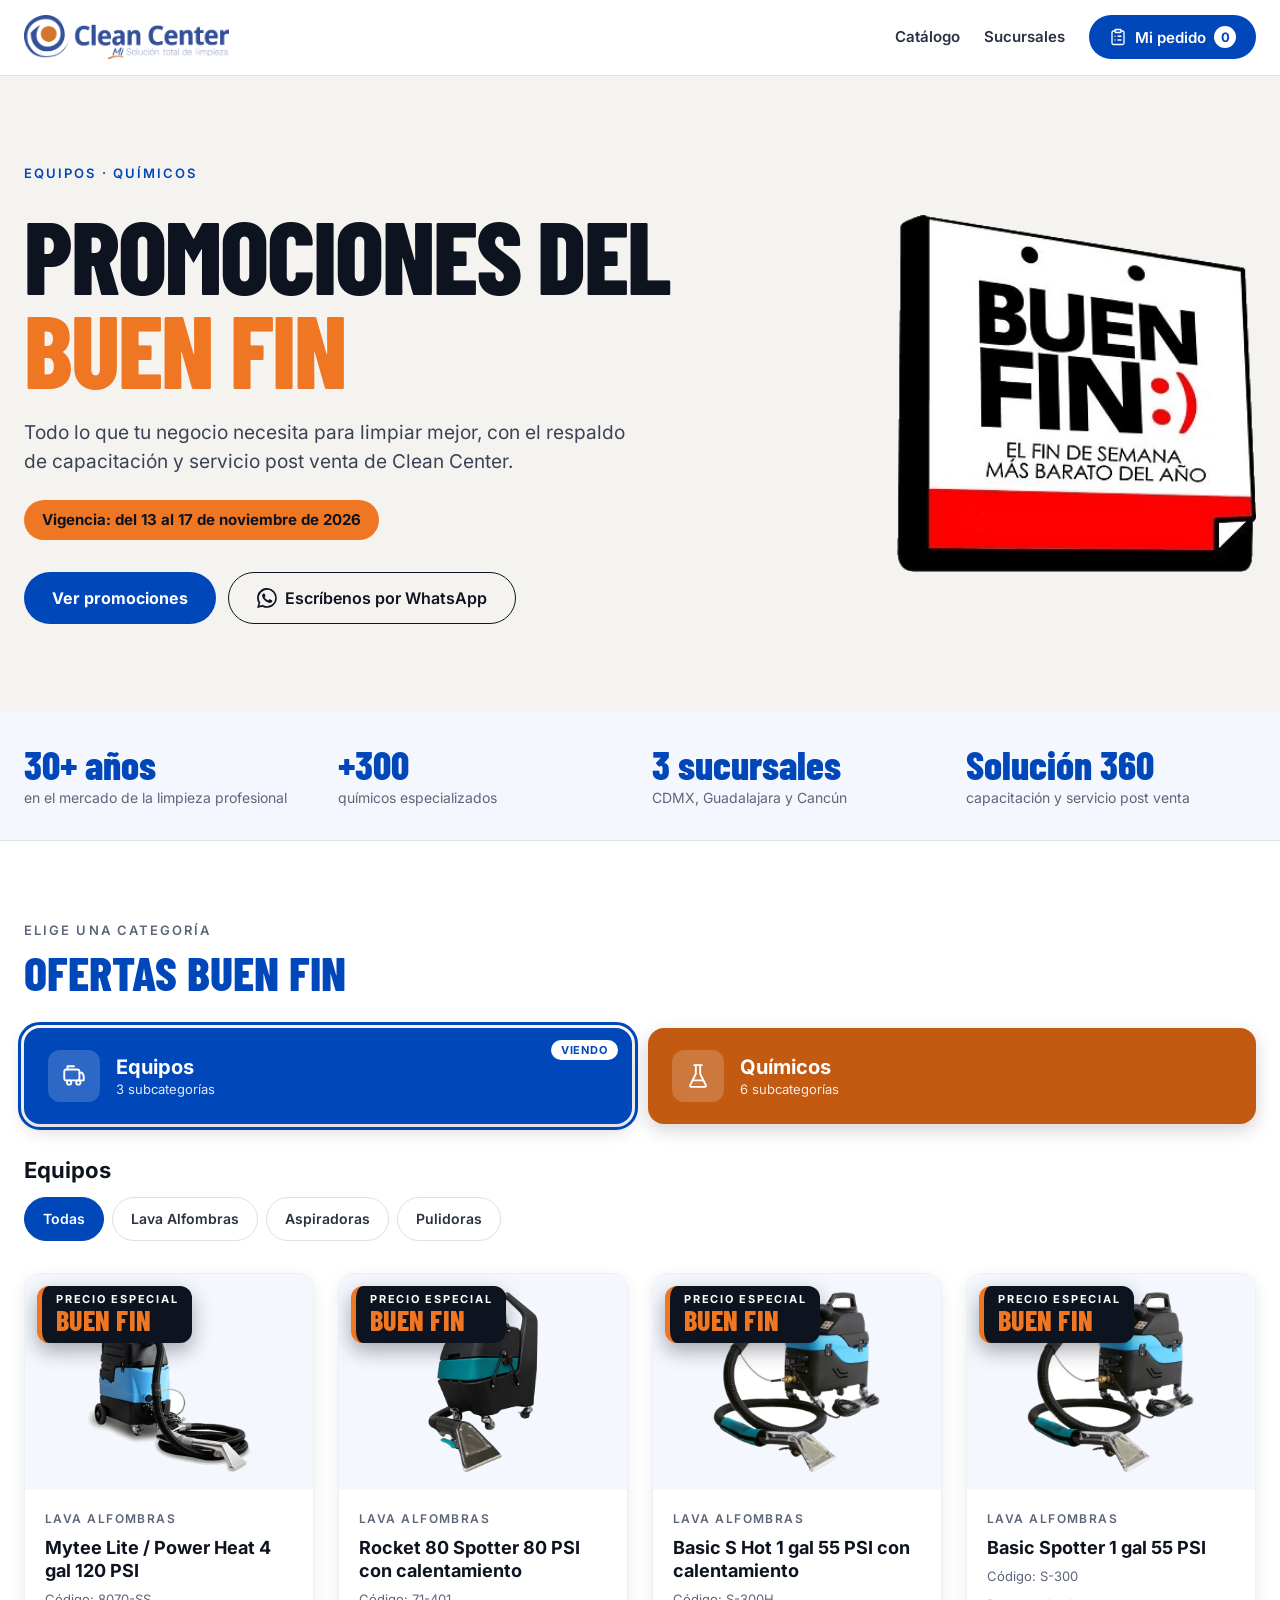
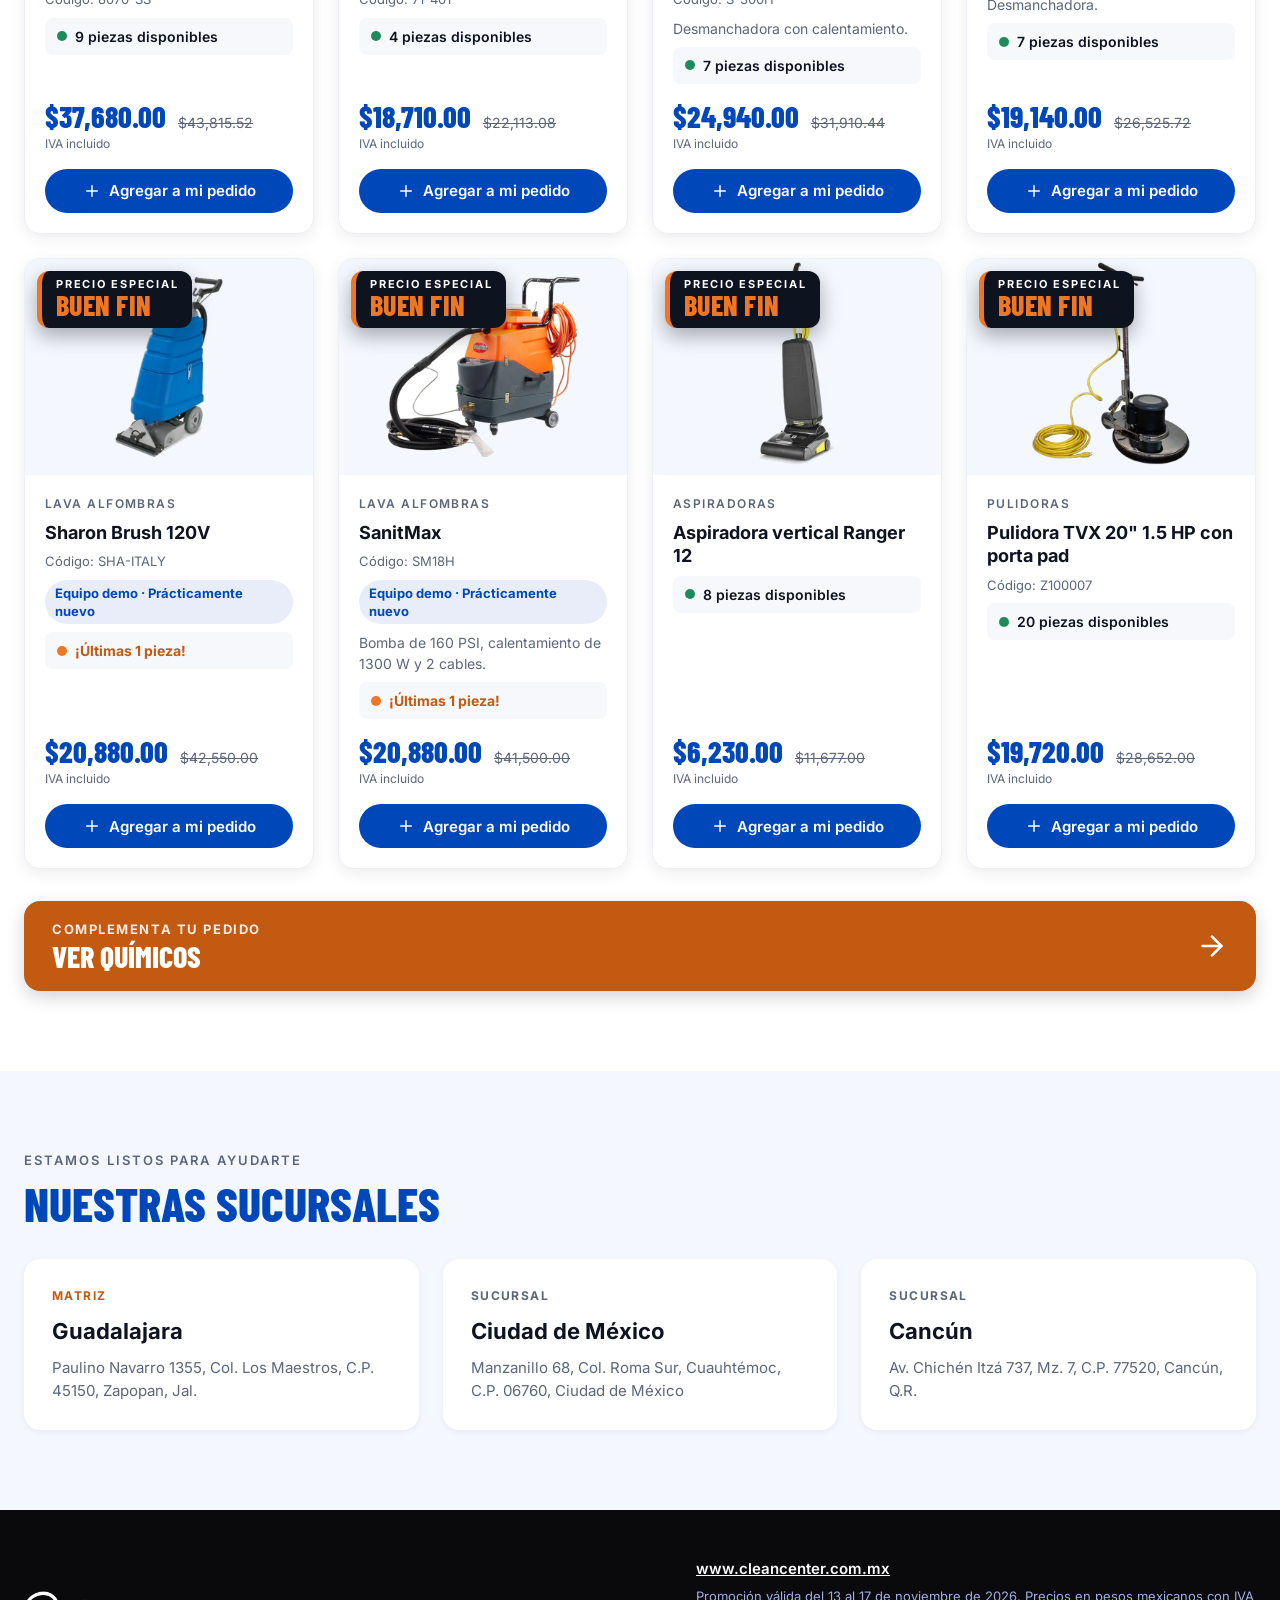
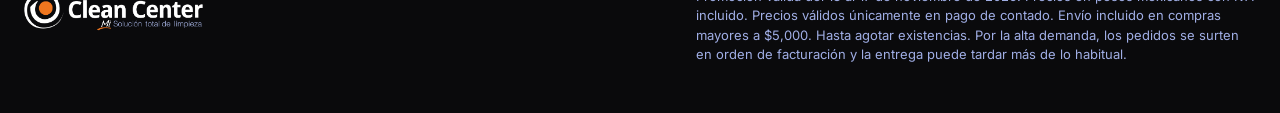
==== promo-buen-fin/index.html @ de550caa "Add files via upload" ====
<!doctype html>
<html lang="es">
<head>
<meta charset="utf-8">
<meta name="viewport" content="width=device-width, initial-scale=1, viewport-fit=cover">
<title>Promociones Buen Fin · Clean Center</title>
<meta name="description" content="Promociones del Buen Fin en equipos y químicos de limpieza profesional Clean Center. Del 13 al 17 de noviembre de 2026.">
<link rel="stylesheet" href="assets/promo-buen-fin.css?v=1">
<style>body{margin:0;background:#fff}</style>
</head>
<body>
<div id="ccbf-app"></div>
<script>
  window.CC_BF_CONFIG = {
    ENDPOINT: ''   // pega aquí la URL del Web App de Apps Script
  };
</script>
<script src="assets/promo-buen-fin.js?v=1"></script>
</body>
</html>
---- promo-buen-fin/assets/promo-buen-fin.css ----
/* ============================================================
   Promociones Buen Fin · Clean Center
   Todo el CSS vive dentro de #ccbf para que Webflow no lo pise
   (y para que este CSS no toque el resto del sitio).
   ============================================================ */
@font-face{font-family:'CCBF Barlow Condensed';src:url('../fonts/barlow-condensed-latin-700-normal.woff2') format('woff2');font-weight:700;font-style:normal;font-display:swap}
@font-face{font-family:'CCBF Barlow Condensed';src:url('../fonts/barlow-condensed-latin-800-normal.woff2') format('woff2');font-weight:800;font-style:normal;font-display:swap}
@font-face{font-family:'CCBF Inter';src:url('../fonts/inter-latin-400-normal.woff2') format('woff2');font-weight:400;font-style:normal;font-display:swap}
@font-face{font-family:'CCBF Inter';src:url('../fonts/inter-latin-500-normal.woff2') format('woff2');font-weight:500;font-style:normal;font-display:swap}
@font-face{font-family:'CCBF Inter';src:url('../fonts/inter-latin-600-normal.woff2') format('woff2');font-weight:600;font-style:normal;font-display:swap}
@font-face{font-family:'CCBF Inter';src:url('../fonts/inter-latin-700-normal.woff2') format('woff2');font-weight:700;font-style:normal;font-display:swap}
#ccbf{--blue:#0047ba;--blue-700:#003a99;--blue-50:#e8edf9;--blue-10:#f4f7fd;--orange:#ef7622;--orange-700:#c25a11;--orange-100:#fce0cb;--orange-50:#fef3e8;--ink:#0e1320;--ink-2:#2a3142;--ink-3:#5c667a;--line:#dce0ea;--line-2:#eceff5;--cream:#f5f3ef;--green:#1f8a5b;--cond:'CCBF Barlow Condensed','Barlow Condensed','Helvetica Neue Condensed','Arial Narrow',sans-serif;
  font-family:'CCBF Inter',Inter,'Helvetica Neue',Helvetica,Arial,system-ui,sans-serif;color:var(--ink);background:#fff;font-size:16px;line-height:1.5;text-align:left;-webkit-font-smoothing:antialiased;-webkit-text-size-adjust:100%;overflow-x:clip}
#ccbf *,#ccbf *::before,#ccbf *::after{box-sizing:border-box}
#ccbf h1,#ccbf h2,#ccbf h3,#ccbf h4,#ccbf p{margin:0;padding:0;text-align:inherit;letter-spacing:normal;font-family:inherit;color:inherit;line-height:inherit;text-transform:none;font-weight:inherit;font-size:inherit}
#ccbf img{max-width:100%;border:0;vertical-align:middle}
#ccbf label{margin:0;font-weight:inherit}
#ccbf section,#ccbf header,#ccbf footer,#ccbf nav,#ccbf aside,#ccbf article{margin:0;padding:0}
#ccbf h1 br{display:inline}
#ccbf button,#ccbf input,#ccbf select{font-family:inherit;margin:0}
#ccbf a{color:inherit;text-decoration:none}
#ccbf svg{display:block;flex-shrink:0}
#ccbf [hidden]{display:none!important}
#ccbf .ccbf-wrap{max-width:1280px;margin:0 auto;padding-left:24px;padding-right:24px}
#ccbf .ccbf-cond{font-family:var(--cond);font-weight:800;line-height:1}
#ccbf .ccbf-eyebrow{font-size:13px;font-weight:600;letter-spacing:.16em;text-transform:uppercase;color:var(--ink-3)}
#ccbf .ccbf-h2{font-family:var(--cond);font-weight:800;font-size:48px;line-height:1;text-transform:uppercase;color:var(--blue)}
#ccbf :focus-visible{outline:3px solid var(--orange);outline-offset:2px}

/* Botones */
#ccbf .ccbf-btn{display:inline-flex;align-items:center;justify-content:center;gap:8px;min-height:52px;padding:0 28px;border-radius:999px;border:0;font-size:16px;font-weight:700;cursor:pointer;text-decoration:none;transition:background .15s,transform .1s}
#ccbf .ccbf-btn:active{transform:scale(.98)}
#ccbf .ccbf-btn--blue{background:var(--blue);color:#fff}
#ccbf .ccbf-btn--blue:hover{background:var(--blue-700);color:#fff}
#ccbf .ccbf-btn--ghost{background:transparent;color:var(--ink);border:1.5px solid var(--ink);font-weight:600}
#ccbf .ccbf-btn--ghost:hover{background:var(--ink);color:#fff}

/* Header */
#ccbf .ccbf-header{background:#fff;border-bottom:1px solid var(--line);position:sticky;top:0;z-index:30}
#ccbf .ccbf-header .ccbf-wrap{display:flex;align-items:center;justify-content:space-between;gap:16px;padding-top:14px;padding-bottom:14px}
#ccbf .ccbf-logo{height:44px;width:auto;display:block}
#ccbf .ccbf-nav{display:flex;align-items:center;gap:24px}
#ccbf .ccbf-nav a{font-size:15px;font-weight:600;color:var(--ink-2);padding:12px 0}
#ccbf .ccbf-nav a:hover{color:var(--blue)}
#ccbf .ccbf-cartbtn{display:inline-flex;align-items:center;gap:8px;min-height:44px;padding:0 20px;border-radius:999px;border:0;background:var(--blue);color:#fff;font-size:15px;font-weight:600;cursor:pointer;white-space:nowrap}
#ccbf .ccbf-cartbtn b{display:inline-flex;align-items:center;justify-content:center;min-width:22px;height:22px;padding:0 6px;border-radius:999px;background:#fff;color:var(--blue);font-size:13px;font-weight:800}

/* Hero */
#ccbf .ccbf-hero{background:var(--cream)}
#ccbf .ccbf-hero .ccbf-wrap{display:flex;flex-wrap:wrap;align-items:center;justify-content:space-between;gap:48px;padding-top:88px;padding-bottom:88px}
#ccbf .ccbf-hero__txt{flex:1 1 520px;min-width:0;display:flex;flex-direction:column;gap:24px}
#ccbf .ccbf-hero__eyebrow{color:var(--blue)}
#ccbf .ccbf-h1{font-family:var(--cond);font-weight:800;font-size:clamp(46px,8vw,104px);line-height:.92;letter-spacing:-.02em;text-transform:uppercase;max-width:760px;color:var(--ink)}
#ccbf .ccbf-h1 span{color:var(--orange)}
#ccbf .ccbf-hero__lead{font-size:19px;line-height:1.5;color:#3a4256;max-width:620px}
#ccbf .ccbf-pill{display:inline-flex;align-self:flex-start;align-items:center;gap:10px;padding:10px 18px;border-radius:999px;background:var(--orange);color:var(--ink);font-size:15px;font-weight:700;line-height:1.3}
#ccbf .ccbf-hero__ctas{display:flex;flex-wrap:wrap;gap:12px;margin-top:8px}
#ccbf .ccbf-hero__img{flex:0 1 360px;display:flex;justify-content:center}
#ccbf .ccbf-hero__img img{width:100%;max-width:360px;height:auto;display:block}

/* Respaldo */
#ccbf .ccbf-stats{background:var(--blue-10);border-bottom:1px solid var(--line)}
#ccbf .ccbf-stats .ccbf-wrap{display:grid;grid-template-columns:repeat(auto-fit,minmax(200px,1fr));gap:24px;padding-top:32px;padding-bottom:32px}
#ccbf .ccbf-stat{display:flex;flex-direction:column;gap:4px}
#ccbf .ccbf-stat strong{font-family:var(--cond);font-weight:800;font-size:40px;line-height:1;color:var(--blue)}
#ccbf .ccbf-stat span{font-size:14px;color:var(--ink-3);line-height:1.4}

/* Catálogo */
#ccbf .ccbf-cat{padding-top:80px;padding-bottom:80px;display:flex;flex-direction:column;gap:32px;scroll-margin-top:80px}
#ccbf .ccbf-head{display:flex;flex-direction:column;gap:8px}
#ccbf .ccbf-cats{display:grid;grid-template-columns:repeat(auto-fit,minmax(220px,1fr));gap:16px}
#ccbf .ccbf-catbtn{position:relative;display:flex;align-items:center;gap:16px;min-height:96px;padding:20px 24px;border-radius:16px;border:0;color:#fff;text-align:left;cursor:pointer;box-shadow:0 6px 18px rgba(14,19,32,.18);transition:transform .15s}
#ccbf .ccbf-catbtn:hover{transform:translateY(-1px)}
#ccbf .ccbf-catbtn--eq{background:var(--blue)}
#ccbf .ccbf-catbtn--qu{background:var(--orange-700)}
#ccbf .ccbf-catbtn[aria-pressed="true"]::after{content:"";position:absolute;inset:-6px;border-radius:22px;border:3px solid currentColor;pointer-events:none}
#ccbf .ccbf-catbtn--eq[aria-pressed="true"]::after{border-color:var(--blue)}
#ccbf .ccbf-catbtn--qu[aria-pressed="true"]::after{border-color:var(--orange-700)}
#ccbf .ccbf-catbtn__ico{display:inline-flex;align-items:center;justify-content:center;width:52px;height:52px;border-radius:12px;background:rgba(255,255,255,.18);flex-shrink:0}
#ccbf .ccbf-catbtn__txt{display:flex;flex-direction:column;gap:2px;min-width:0}
#ccbf .ccbf-catbtn__txt b{font-size:20px;font-weight:800;line-height:1.2}
#ccbf .ccbf-catbtn__txt small{font-size:13px;color:rgba(255,255,255,.88)}
#ccbf .ccbf-viendo{position:absolute;top:12px;right:14px;padding:3px 10px;border-radius:999px;background:#fff;font-size:11px;font-weight:800;letter-spacing:.08em;text-transform:uppercase;display:none}
#ccbf .ccbf-catbtn--eq .ccbf-viendo{color:var(--blue)}
#ccbf .ccbf-catbtn--qu .ccbf-viendo{color:var(--orange-700)}
#ccbf .ccbf-catbtn[aria-pressed="true"] .ccbf-viendo{display:inline-block}

#ccbf .ccbf-subs-wrap{display:flex;flex-direction:column;gap:12px}
#ccbf .ccbf-h3{font-size:22px;font-weight:700;color:var(--ink);line-height:1.3}
#ccbf .ccbf-subs{display:flex;flex-wrap:wrap;gap:8px}
#ccbf .ccbf-chip{min-height:44px;padding:0 18px;border-radius:999px;border:1.5px solid var(--line);background:#fff;color:var(--ink-2);font-size:14px;font-weight:600;cursor:pointer;white-space:nowrap;flex-shrink:0}
#ccbf .ccbf-chip:hover{border-color:var(--blue)}
#ccbf .ccbf-chip[aria-pressed="true"]{border-color:var(--blue);background:var(--blue);color:#fff}

/* Volumen */
#ccbf .ccbf-vol{display:flex;flex-direction:column;gap:16px;padding:24px;border-radius:16px;background:var(--orange-50);border:1px solid var(--orange-100)}
#ccbf .ccbf-vol__eyebrow{font-size:13px;font-weight:700;letter-spacing:.16em;text-transform:uppercase;color:var(--ink-2)}
#ccbf .ccbf-vol__title{font-size:22px;font-weight:700;color:var(--ink);line-height:1.3}
#ccbf .ccbf-vol__lead{font-size:15px;line-height:1.5;color:var(--ink-2)}
#ccbf .ccbf-tiers{display:grid;grid-template-columns:repeat(auto-fit,minmax(150px,1fr));gap:12px}
#ccbf .ccbf-tier{display:flex;flex-direction:column;gap:4px;padding:14px 16px;border-radius:12px;background:#fff;border:1px solid var(--orange-100);color:var(--ink)}
#ccbf .ccbf-tier span{font-size:13px;font-weight:600;color:var(--ink-2)}
#ccbf .ccbf-tier strong{font-family:var(--cond);font-weight:800;font-size:28px;line-height:1;color:var(--blue)}
#ccbf .ccbf-tier.is-on{background:var(--blue);border-color:var(--blue)}
#ccbf .ccbf-tier.is-on span,#ccbf .ccbf-tier.is-on strong{color:#fff}
#ccbf .ccbf-vol__txt{font-size:15px;font-weight:600;color:var(--ink)}

/* Productos */
#ccbf .ccbf-grid{display:grid;grid-template-columns:repeat(auto-fill,minmax(260px,1fr));gap:24px}
#ccbf .ccbf-card{display:flex;flex-direction:column;border-radius:16px;background:#fff;border:1px solid var(--line-2);box-shadow:0 4px 16px rgba(14,19,32,.08);overflow:hidden}
#ccbf .ccbf-card__media{position:relative;aspect-ratio:4/3;background:var(--blue-10);display:flex;align-items:center;justify-content:center}
#ccbf .ccbf-card__media img{width:100%;height:100%;object-fit:contain;display:block}
#ccbf .ccbf-badge-promo{position:absolute;top:12px;left:12px;padding:4px 12px;border-radius:999px;background:var(--orange);color:var(--ink);font-size:12px;font-weight:700;letter-spacing:.08em;text-transform:uppercase}
#ccbf .ccbf-badge-bf{position:absolute;top:12px;left:12px;display:flex;flex-direction:column;align-items:flex-start;gap:2px;padding:8px 14px 10px;border-radius:12px;background:var(--ink);color:#fff;box-shadow:0 8px 20px rgba(14,19,32,.35);border-left:5px solid var(--orange)}
#ccbf .ccbf-badge-bf small{font-size:11px;font-weight:800;letter-spacing:.16em;text-transform:uppercase;line-height:1}
#ccbf .ccbf-badge-bf strong{font-family:var(--cond);font-weight:800;font-size:28px;line-height:.95;letter-spacing:.01em;text-transform:uppercase;color:var(--orange)}
#ccbf .ccbf-badge-off{position:absolute;top:12px;right:12px;display:flex;flex-direction:column;align-items:center;gap:2px;padding:10px 14px 12px;border-radius:14px;background:var(--ink);color:#fff;box-shadow:0 8px 20px rgba(14,19,32,.35);text-align:center;border-bottom:4px solid var(--orange)}
#ccbf .ccbf-badge-off small{font-size:11px;font-weight:800;letter-spacing:.18em;text-transform:uppercase;line-height:1}
#ccbf .ccbf-badge-off strong{font-family:var(--cond);font-weight:800;font-size:46px;line-height:.9;color:var(--orange)}
#ccbf .ccbf-badge-off em{font-style:normal;font-size:10px;font-weight:700;letter-spacing:.04em;line-height:1.2;max-width:92px}
#ccbf .ccbf-card__body{display:flex;flex-direction:column;gap:8px;padding:20px;flex-grow:1}
#ccbf .ccbf-card__sub{font-size:12px;font-weight:600;letter-spacing:.12em;text-transform:uppercase;color:var(--ink-3)}
#ccbf .ccbf-card__name{font-size:18px;font-weight:700;color:var(--ink);line-height:1.3}
#ccbf .ccbf-card__code{font-size:13px;color:var(--ink-3)}
#ccbf .ccbf-tag{display:inline-flex;align-self:flex-start;padding:4px 10px;border-radius:999px;font-size:13px;font-weight:700;line-height:1.4}
#ccbf .ccbf-tag--demo{background:var(--blue-50);color:var(--blue)}
#ccbf .ccbf-tag--vol{background:var(--orange-50);color:var(--ink);font-weight:600}
#ccbf .ccbf-card__desc{font-size:14px;line-height:1.5;color:var(--ink-3)}
#ccbf .ccbf-stock{display:flex;align-items:center;gap:8px;padding:8px 12px;border-radius:8px;background:#f6f8fc;font-size:14px;font-weight:600;color:var(--ink)}
#ccbf .ccbf-stock i{width:10px;height:10px;border-radius:999px;background:var(--green);flex-shrink:0}
#ccbf .ccbf-stock.is-low{color:var(--orange-700);font-weight:700}
#ccbf .ccbf-stock.is-low i{background:var(--orange)}
#ccbf .ccbf-stock.is-out{color:var(--ink-3)}
#ccbf .ccbf-stock.is-out i{background:#8a93a6}
#ccbf .ccbf-price{display:flex;flex-direction:column;gap:2px;margin-top:auto;padding-top:8px}
#ccbf .ccbf-price__row{display:flex;align-items:baseline;flex-wrap:wrap;gap:4px 12px}
#ccbf .ccbf-price__now{font-family:var(--cond);font-weight:800;font-size:30px;line-height:1.1;color:var(--blue)}
#ccbf .ccbf-price__old{font-size:14px;color:var(--ink-3);text-decoration:line-through}
#ccbf .ccbf-price__iva{font-size:12px;color:var(--ink-3)}
#ccbf .ccbf-price__save{display:inline-flex;align-self:flex-start;margin-top:6px;padding:4px 10px;border-radius:6px;background:var(--orange);color:var(--ink);font-size:13px;font-weight:800}
#ccbf .ccbf-add{display:inline-flex;align-items:center;justify-content:center;gap:8px;min-height:44px;margin-top:8px;border-radius:999px;border:0;background:var(--blue);color:#fff;font-size:15px;font-weight:600;cursor:pointer;width:100%}
#ccbf .ccbf-add:hover{background:var(--blue-700)}
#ccbf .ccbf-add[disabled]{background:var(--line-2);color:var(--ink-3);cursor:not-allowed}
#ccbf .ccbf-qty{display:flex;align-items:center;justify-content:space-between;gap:8px;margin-top:8px;padding:4px;border-radius:999px;border:1.5px solid var(--blue)}
#ccbf .ccbf-qty span{font-size:15px;font-weight:600;color:var(--blue)}
#ccbf .ccbf-qbtn{width:44px;height:44px;border-radius:999px;border:0;background:var(--blue-50);color:var(--blue);font-size:22px;font-weight:700;cursor:pointer;line-height:1;display:inline-flex;align-items:center;justify-content:center}
#ccbf .ccbf-qbtn--plus{background:var(--blue);color:#fff}
#ccbf .ccbf-qbtn[disabled]{opacity:.35;cursor:not-allowed}

#ccbf .ccbf-next{display:flex;align-items:center;justify-content:space-between;gap:16px;width:100%;min-height:88px;padding:20px 28px;border-radius:16px;border:0;color:#fff;text-align:left;cursor:pointer;box-shadow:0 6px 18px rgba(14,19,32,.18)}
#ccbf .ccbf-next--qu{background:var(--orange-700)}
#ccbf .ccbf-next--eq{background:var(--blue)}
#ccbf .ccbf-next small{display:block;font-size:13px;font-weight:700;letter-spacing:.12em;text-transform:uppercase;color:rgba(255,255,255,.88);margin-bottom:4px}
#ccbf .ccbf-next b{display:block;font-family:var(--cond);font-weight:800;font-size:30px;line-height:1;text-transform:uppercase}

/* Sucursales */
#ccbf .ccbf-sucs{background:var(--blue-10);scroll-margin-top:80px}
#ccbf .ccbf-sucs .ccbf-wrap{padding-top:80px;padding-bottom:80px;display:flex;flex-direction:column;gap:32px}
#ccbf .ccbf-sucgrid{display:grid;grid-template-columns:repeat(auto-fit,minmax(260px,1fr));gap:24px}
#ccbf .ccbf-suc{display:flex;flex-direction:column;gap:12px;padding:28px;border-radius:16px;background:#fff;box-shadow:0 2px 6px rgba(14,19,32,.06)}
#ccbf .ccbf-suc small{font-size:12px;font-weight:700;letter-spacing:.12em;text-transform:uppercase;color:var(--ink-3)}
#ccbf .ccbf-suc small.is-matriz{color:var(--orange-700)}
#ccbf .ccbf-suc h3{font-size:22px;font-weight:700;line-height:1.3}
#ccbf .ccbf-suc p{font-size:15px;line-height:1.5;color:var(--ink-3)}

/* Footer */
#ccbf .ccbf-footer{background:#0a0a0c;color:#fff}
#ccbf .ccbf-footer .ccbf-wrap{padding-top:48px;padding-bottom:48px;display:flex;flex-wrap:wrap;align-items:center;justify-content:space-between;gap:24px}
#ccbf .ccbf-footer img{height:40px;width:auto;display:block}
#ccbf .ccbf-footer__txt{display:flex;flex-direction:column;gap:6px;max-width:560px}
#ccbf .ccbf-footer__txt a{color:#fff;font-size:15px;font-weight:600;text-decoration:underline}
#ccbf .ccbf-footer__txt p{font-size:13px;line-height:1.5;color:#a0aee5}

/* Botón flotante */
#ccbf .ccbf-fab{position:fixed;right:24px;bottom:calc(24px + env(safe-area-inset-bottom,0px));z-index:40;display:inline-flex;align-items:center;gap:10px;min-height:56px;padding:0 24px;border-radius:999px;border:0;background:var(--orange);color:var(--ink);font-size:16px;font-weight:700;cursor:pointer;box-shadow:0 8px 24px rgba(14,19,32,.25)}
#ccbf .ccbf-fab__total{font-weight:800}

/* Panel del pedido */
#ccbf .ccbf-panel{position:fixed;inset:0;z-index:2147483000;display:flex;justify-content:flex-end}
#ccbf .ccbf-panel__bg{position:absolute;inset:0;padding:0;border:0;background:rgba(10,10,12,.55);cursor:pointer}
#ccbf .ccbf-panel__box{position:relative;width:100%;max-width:460px;height:100%;height:100dvh;display:flex;flex-direction:column;background:#fff;box-shadow:-8px 0 32px rgba(14,19,32,.2);animation:ccbfIn .2s ease-out}
@keyframes ccbfIn{from{transform:translateX(24px);opacity:.6}to{transform:none;opacity:1}}
#ccbf .ccbf-panel__top{display:flex;align-items:center;justify-content:space-between;gap:16px;padding:calc(18px + env(safe-area-inset-top,0px)) 24px 16px;border-bottom:1px solid var(--line);flex-shrink:0}
#ccbf .ccbf-panel__top h2{font-family:var(--cond);font-weight:800;font-size:32px;line-height:1;text-transform:uppercase;color:var(--blue)}
#ccbf .ccbf-panel__top p{font-size:13px;color:var(--ink-3);margin-top:4px}
#ccbf .ccbf-folio{display:inline-flex;align-items:center;gap:6px;margin-top:6px!important;padding:4px 10px;border-radius:999px;background:var(--ink);color:#fff!important;font-size:12px!important;font-weight:700;letter-spacing:.04em}
#ccbf .ccbf-folio span{color:var(--orange);font-variant-numeric:tabular-nums}
#ccbf .ccbf-x{display:inline-flex;align-items:center;justify-content:center;width:44px;height:44px;border-radius:999px;border:1px solid var(--line);background:#fff;color:var(--ink-2);cursor:pointer;flex-shrink:0}
/* Todo el contenido del panel hace scroll; solo el total y el botón quedan fijos abajo */
#ccbf .ccbf-panel__scroll{flex:1 1 auto;overflow-y:auto;-webkit-overflow-scrolling:touch;overscroll-behavior:contain;padding:4px 24px 20px}
#ccbf .ccbf-empty{margin:24px 0;font-size:15px;line-height:1.5;color:var(--ink-3)}
#ccbf .ccbf-item{display:flex;flex-direction:column;gap:10px;padding:16px 0;border-bottom:1px solid var(--line-2)}
#ccbf .ccbf-item__top{display:flex;justify-content:space-between;align-items:flex-start;gap:12px}
#ccbf .ccbf-item__info{display:flex;flex-direction:column;gap:2px;min-width:0}
#ccbf .ccbf-item__info small{font-size:12px;font-weight:600;letter-spacing:.1em;text-transform:uppercase;color:var(--ink-3)}
#ccbf .ccbf-item__info b{font-size:16px;font-weight:700;color:var(--ink);line-height:1.3}
#ccbf .ccbf-item__info span{font-size:13px;color:var(--ink-3)}
#ccbf .ccbf-item__line{font-size:16px;font-weight:700;color:var(--blue);white-space:nowrap}
#ccbf .ccbf-item__ctl{display:flex;align-items:center;justify-content:space-between;gap:12px}
#ccbf .ccbf-item__qty{display:flex;align-items:center;gap:12px}
#ccbf .ccbf-item__qty .ccbf-qbtn{border:1px solid var(--line);background:#fff;color:var(--blue);font-size:20px}
#ccbf .ccbf-item__qty b{min-width:24px;text-align:center;font-size:16px;font-weight:700}
#ccbf .ccbf-link{min-height:44px;padding:0 4px;border:0;background:none;color:var(--blue);font-size:14px;font-weight:600;text-decoration:underline;cursor:pointer}
#ccbf .ccbf-sum{display:flex;flex-direction:column;gap:12px;margin-top:16px}
#ccbf .ccbf-envio-ok{display:flex;align-items:center;gap:8px;padding:10px 12px;border-radius:8px;background:var(--blue);color:#fff;font-size:14px;font-weight:700}
#ccbf .ccbf-envio{display:flex;flex-direction:column;gap:6px;padding:10px 12px;border-radius:8px;background:var(--blue-50)}
#ccbf .ccbf-envio p{display:flex;align-items:center;gap:8px;font-size:14px;font-weight:600;color:var(--ink)}
#ccbf .ccbf-bar{height:6px;border-radius:999px;background:#fff;overflow:hidden}
#ccbf .ccbf-bar i{display:block;height:100%;border-radius:999px;background:var(--blue)}
#ccbf .ccbf-row{display:flex;align-items:baseline;justify-content:space-between;gap:12px;font-size:14px;font-weight:600}
#ccbf .ccbf-row strong{font-size:15px;font-weight:700;color:var(--blue);white-space:nowrap}
#ccbf .ccbf-volnote{padding:8px 12px;border-radius:8px;background:var(--orange-50);font-size:13px;line-height:1.4;color:var(--ink)}
#ccbf .ccbf-ahorro{display:flex;align-items:center;justify-content:space-between;gap:12px;padding:12px 14px;border-radius:10px;background:var(--ink);color:#fff;border-left:5px solid var(--orange)}
#ccbf .ccbf-ahorro small{display:block;font-size:11px;font-weight:800;letter-spacing:.14em;text-transform:uppercase}
#ccbf .ccbf-ahorro span{display:block;font-size:12px;color:var(--line)}
#ccbf .ccbf-ahorro strong{font-family:var(--cond);font-weight:800;font-size:30px;line-height:1;color:var(--orange);white-space:nowrap}
#ccbf .ccbf-form{display:grid;grid-template-columns:1fr;gap:12px;margin-top:20px;padding-top:20px;border-top:1px solid var(--line)}
#ccbf .ccbf-form__title{font-size:16px;font-weight:700;color:var(--ink)}
#ccbf .ccbf-field{display:flex;flex-direction:column;gap:4px;font-size:13px;font-weight:600;color:var(--ink-2)}
/* 16px evita que iPhone haga zoom al tocar el campo */
#ccbf .ccbf-field input,#ccbf .ccbf-field select{width:100%;min-height:48px;padding:0 12px;border:1px solid var(--line);border-radius:8px;background:#fff;color:var(--ink);font-size:16px;font-weight:400;-webkit-appearance:none;appearance:none;box-shadow:none}
#ccbf .ccbf-field select{background-image:url("data:image/svg+xml,%3Csvg xmlns='http://www.w3.org/2000/svg' width='16' height='16' viewBox='0 0 24 24' fill='none' stroke='%235c667a' stroke-width='2'%3E%3Cpath d='m6 9 6 6 6-6'/%3E%3C/svg%3E");background-repeat:no-repeat;background-position:right 12px center;padding-right:36px}
#ccbf .ccbf-field input:focus,#ccbf .ccbf-field select:focus{border-color:var(--blue);outline:none;box-shadow:0 0 0 3px rgba(0,71,186,.15)}
#ccbf .ccbf-field.is-err input,#ccbf .ccbf-field.is-err select{border-color:#e63027}
#ccbf .ccbf-field em{font-style:normal;font-size:12px;font-weight:500;color:#b81f18}
#ccbf .ccbf-hp{position:absolute!important;left:-9999px!important;width:1px;height:1px;overflow:hidden}
#ccbf .ccbf-legal{display:flex;gap:8px;align-items:flex-start;padding:10px 12px;border-radius:8px;background:#f6f8fc;border:1px solid var(--line);font-size:12px;line-height:1.45;color:var(--ink-2)}
#ccbf .ccbf-legal svg{margin-top:1px;color:var(--blue)}
#ccbf .ccbf-panel__foot{flex-shrink:0;display:flex;flex-direction:column;gap:10px;padding:14px 24px calc(14px + env(safe-area-inset-bottom,0px));border-top:1px solid var(--line);background:#f6f8fc}
#ccbf .ccbf-total{display:flex;align-items:baseline;justify-content:space-between;gap:12px}
#ccbf .ccbf-total span{font-size:15px;font-weight:600;color:var(--ink)}
#ccbf .ccbf-total span i{font-style:normal;font-weight:400;color:var(--ink-3)}
#ccbf .ccbf-total strong{font-family:var(--cond);font-weight:800;font-size:32px;line-height:1;color:var(--blue);text-align:right}
#ccbf .ccbf-send{display:inline-flex;align-items:center;justify-content:center;gap:10px;min-height:54px;border-radius:999px;background:var(--blue);color:#fff!important;font-size:16px;font-weight:700;border:0;cursor:pointer;width:100%;text-decoration:none}
#ccbf .ccbf-send:hover{background:var(--blue-700)}
#ccbf .ccbf-send.is-off{background:var(--line);color:var(--ink-3)!important;pointer-events:none}
#ccbf .ccbf-falta{font-size:13px;color:var(--ink-3);text-align:center}
#ccbf .ccbf-ok{padding:10px 12px;border-radius:8px;background:#e7f5ee;color:#13583a;font-size:13px;font-weight:600;line-height:1.4}
html.ccbf-lock,html.ccbf-lock body{overflow:hidden}

/* ---------- Tablet ---------- */
@media (max-width:900px){
  #ccbf .ccbf-hero .ccbf-wrap{padding-top:56px;padding-bottom:56px;gap:32px}
  #ccbf .ccbf-cat{padding-top:56px;padding-bottom:56px}
  #ccbf .ccbf-sucs .ccbf-wrap{padding-top:56px;padding-bottom:56px}
}

/* ---------- Celular ---------- */
@media (max-width:640px){
  #ccbf .ccbf-wrap{padding-left:16px;padding-right:16px}
  #ccbf .ccbf-header .ccbf-wrap{padding-top:10px;padding-bottom:10px;gap:12px}
  #ccbf .ccbf-logo{height:34px}
  #ccbf .ccbf-nav{gap:0}
  #ccbf .ccbf-nav a{display:none}
  #ccbf .ccbf-cartbtn{min-height:42px;padding:0 14px;font-size:14px}
  #ccbf .ccbf-cartbtn .ccbf-cartbtn__lbl{display:none}

  #ccbf .ccbf-hero .ccbf-wrap{padding-top:36px;padding-bottom:40px;gap:28px;flex-direction:column;align-items:stretch}
  #ccbf .ccbf-hero__txt{flex:none;gap:18px}
  #ccbf .ccbf-h1{font-size:clamp(42px,13.5vw,64px);line-height:.9}
  #ccbf .ccbf-hero__lead{font-size:17px}
  #ccbf .ccbf-pill{font-size:14px;padding:9px 16px}
  #ccbf .ccbf-hero__ctas{flex-direction:column;margin-top:4px}
  #ccbf .ccbf-hero__ctas .ccbf-btn{width:100%}
  #ccbf .ccbf-hero__img{flex:none}
  #ccbf .ccbf-hero__img img{max-width:240px}

  #ccbf .ccbf-stats .ccbf-wrap{grid-template-columns:1fr 1fr;gap:20px 16px;padding-top:24px;padding-bottom:24px}
  #ccbf .ccbf-stat strong{font-size:30px}
  #ccbf .ccbf-stat span{font-size:13px}

  #ccbf .ccbf-cat{padding-top:40px;padding-bottom:40px;gap:24px;scroll-margin-top:64px}
  #ccbf .ccbf-h2{font-size:38px}
  #ccbf .ccbf-cats{grid-template-columns:1fr 1fr;gap:12px}
  #ccbf .ccbf-catbtn{min-height:76px;padding:12px;gap:8px;border-radius:14px}
  #ccbf .ccbf-catbtn__ico{width:34px;height:34px;border-radius:9px}
  #ccbf .ccbf-catbtn__ico svg{width:20px;height:20px}
  #ccbf .ccbf-catbtn__txt small{white-space:nowrap}
  #ccbf .ccbf-catbtn__txt b{font-size:17px}
  #ccbf .ccbf-catbtn__txt small{font-size:12px}
  #ccbf .ccbf-catbtn[aria-pressed="true"]::after{inset:-5px;border-radius:18px}
  #ccbf .ccbf-viendo,#ccbf .ccbf-catbtn[aria-pressed="true"] .ccbf-viendo{display:none}
  #ccbf .ccbf-h3{font-size:19px}
  /* Subcategorías en una sola fila deslizable */
  #ccbf .ccbf-subs{flex-wrap:nowrap;overflow-x:auto;-webkit-overflow-scrolling:touch;scrollbar-width:none;margin:0 -16px;padding:2px 16px 6px}
  #ccbf .ccbf-subs::-webkit-scrollbar{display:none}
  #ccbf .ccbf-chip{min-height:40px;padding:0 16px}

  #ccbf .ccbf-vol{padding:18px 16px;gap:14px}
  #ccbf .ccbf-vol__title{font-size:19px}
  #ccbf .ccbf-tiers{grid-template-columns:1fr 1fr;gap:8px}
  #ccbf .ccbf-tier{padding:10px 12px}
  #ccbf .ccbf-tier strong{font-size:24px}

  #ccbf .ccbf-grid{grid-template-columns:1fr;gap:16px}
  #ccbf .ccbf-card__media{aspect-ratio:16/11}
  #ccbf .ccbf-badge-bf{padding:6px 10px 8px;border-left-width:4px}
  #ccbf .ccbf-badge-bf small{font-size:10px}
  #ccbf .ccbf-badge-bf strong{font-size:22px}
  #ccbf .ccbf-badge-off{padding:8px 10px 9px;border-radius:12px}
  #ccbf .ccbf-badge-off small{font-size:10px}
  #ccbf .ccbf-badge-off strong{font-size:34px}
  #ccbf .ccbf-badge-off em{font-size:9px;max-width:74px}
  #ccbf .ccbf-card__body{padding:16px}
  #ccbf .ccbf-next{min-height:72px;padding:16px 20px}
  #ccbf .ccbf-next b{font-size:26px}

  #ccbf .ccbf-sucs .ccbf-wrap{padding-top:40px;padding-bottom:40px;gap:24px}
  #ccbf .ccbf-sucgrid{grid-template-columns:1fr;gap:12px}
  #ccbf .ccbf-suc{padding:20px}
  #ccbf .ccbf-footer .ccbf-wrap{flex-direction:column;align-items:flex-start;padding-top:36px;padding-bottom:calc(96px + env(safe-area-inset-bottom,0px))}

  /* Botón flotante: barra a lo ancho */
  #ccbf .ccbf-fab{left:12px;right:12px;bottom:calc(12px + env(safe-area-inset-bottom,0px));justify-content:space-between;min-height:54px;padding:0 20px;font-size:15px}

  #ccbf .ccbf-panel__box{max-width:none}
  #ccbf .ccbf-panel__top{padding:calc(14px + env(safe-area-inset-top,0px)) 16px 12px}
  #ccbf .ccbf-panel__top h2{font-size:28px}
  #ccbf .ccbf-panel__scroll{padding:0 16px 20px}
  #ccbf .ccbf-panel__foot{padding:12px 16px calc(12px + env(safe-area-inset-bottom,0px))}
  #ccbf .ccbf-total strong{font-size:28px}
}
@media (max-width:360px){
  #ccbf .ccbf-cats{grid-template-columns:1fr}
}
@media (prefers-reduced-motion:reduce){#ccbf *{animation:none!important;transition:none!important;scroll-behavior:auto!important}}
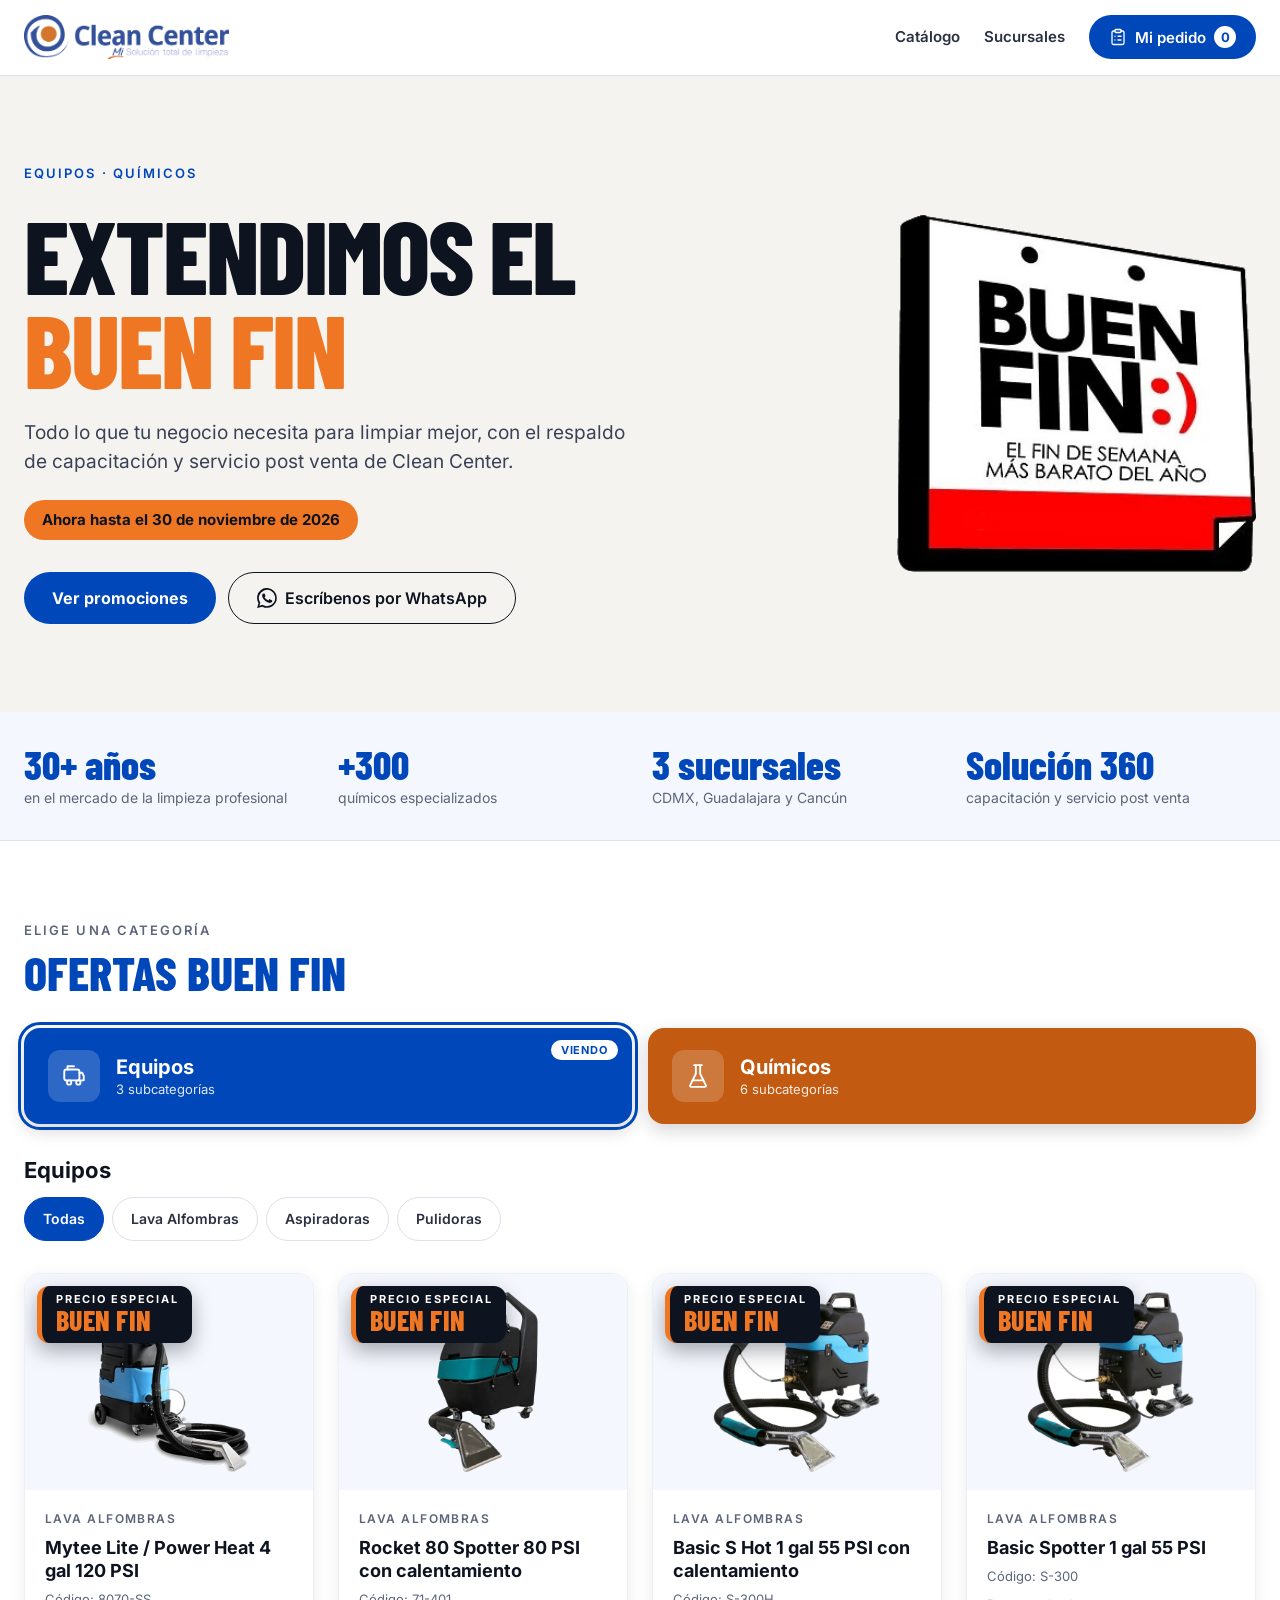
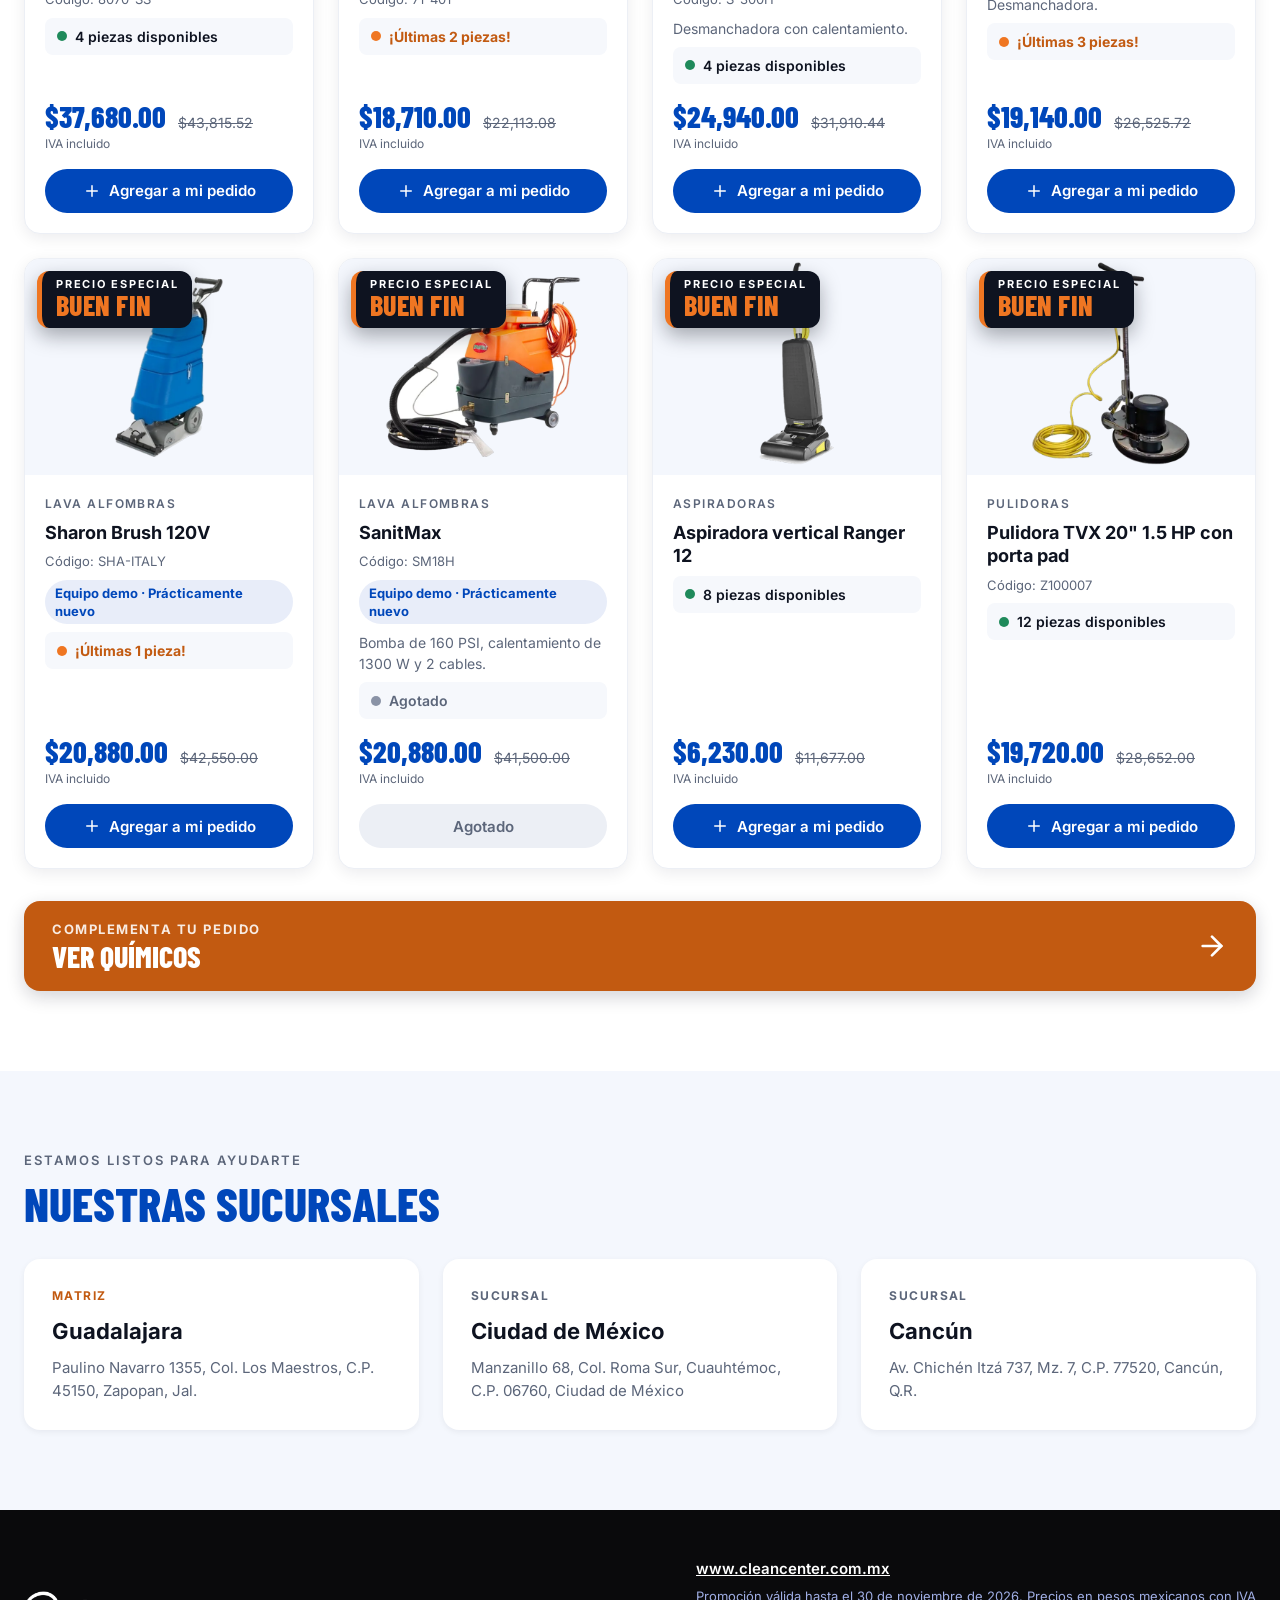
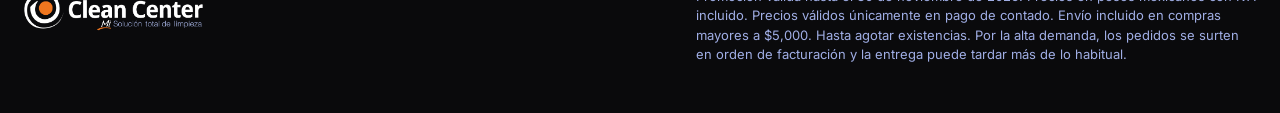
==== commit 1234f0de: "Add files via upload" ====
--- a/promo-buen-fin/index.html
+++ b/promo-buen-fin/index.html
@@ -3,9 +3,9 @@
 <head>
 <meta charset="utf-8">
 <meta name="viewport" content="width=device-width, initial-scale=1, viewport-fit=cover">
-<title>Promociones Buen Fin · Clean Center</title>
-<meta name="description" content="Promociones del Buen Fin en equipos y químicos de limpieza profesional Clean Center. Del 13 al 17 de noviembre de 2026.">
-<link rel="stylesheet" href="assets/promo-buen-fin.css?v=1">
+<title>Extendimos el Buen Fin · Clean Center</title>
+<meta name="description" content="Promociones del Buen Fin en equipos y químicos de limpieza profesional Clean Center. Extendidas hasta el 30 de noviembre de 2026.">
+<link rel="stylesheet" href="assets/promo-buen-fin.css?v=2">
 <style>body{margin:0;background:#fff}</style>
 </head>
 <body>
@@ -15,6 +15,6 @@
     ENDPOINT: ''   // pega aquí la URL del Web App de Apps Script
   };
 </script>
-<script src="assets/promo-buen-fin.js?v=1"></script>
+<script src="assets/promo-buen-fin.js?v=2"></script>
 </body>
 </html>
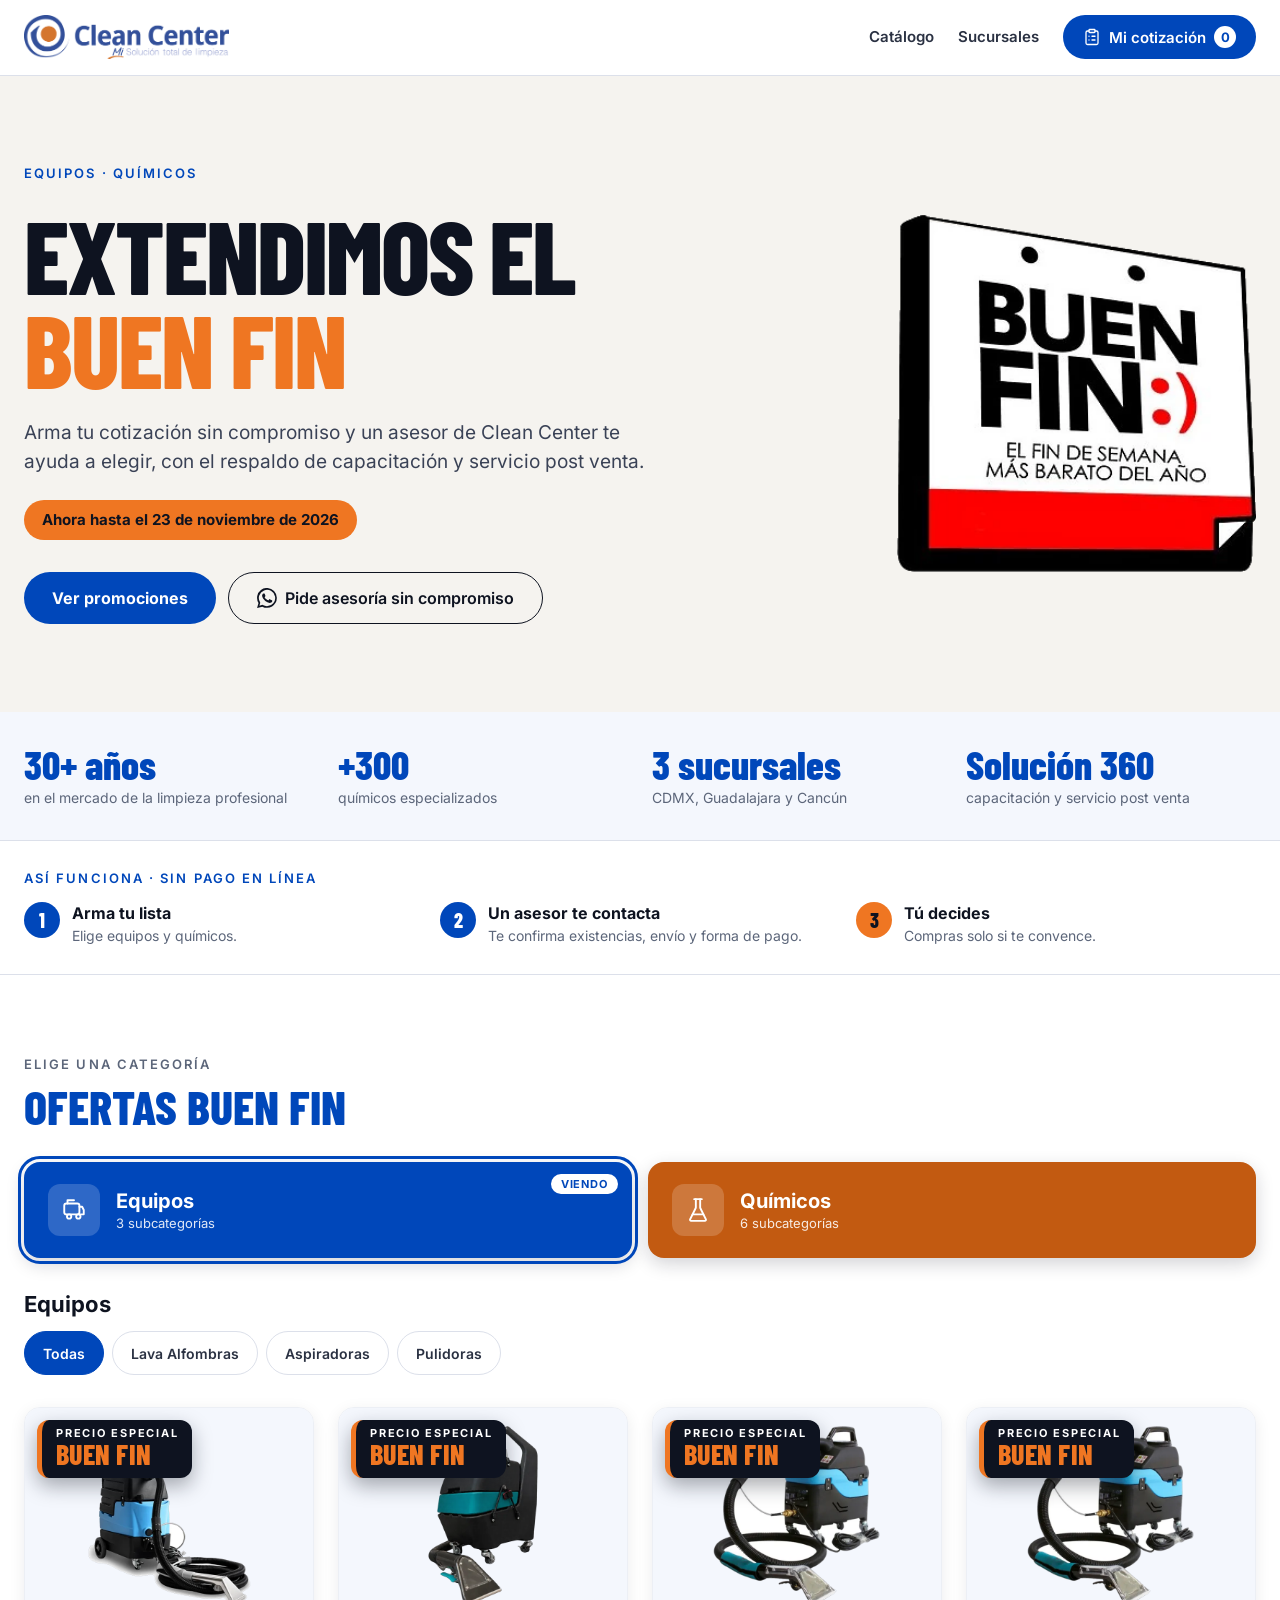
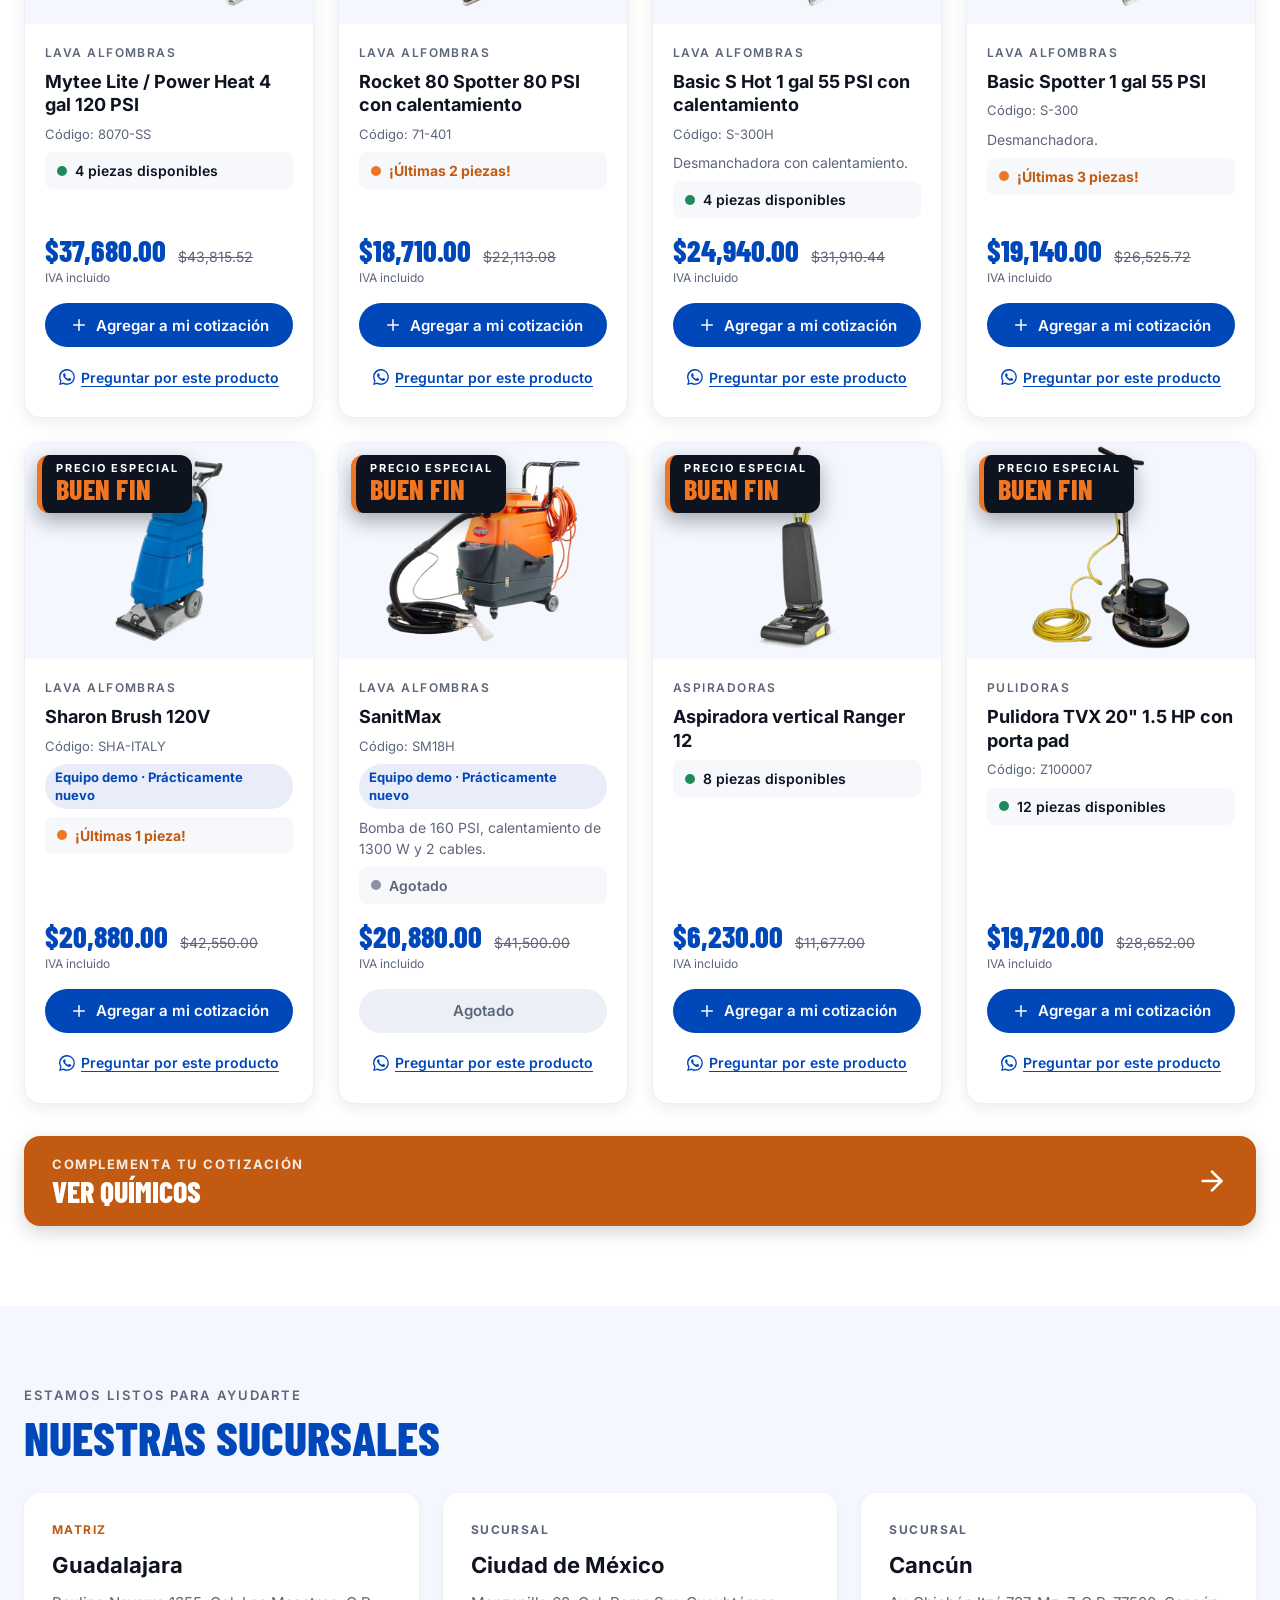
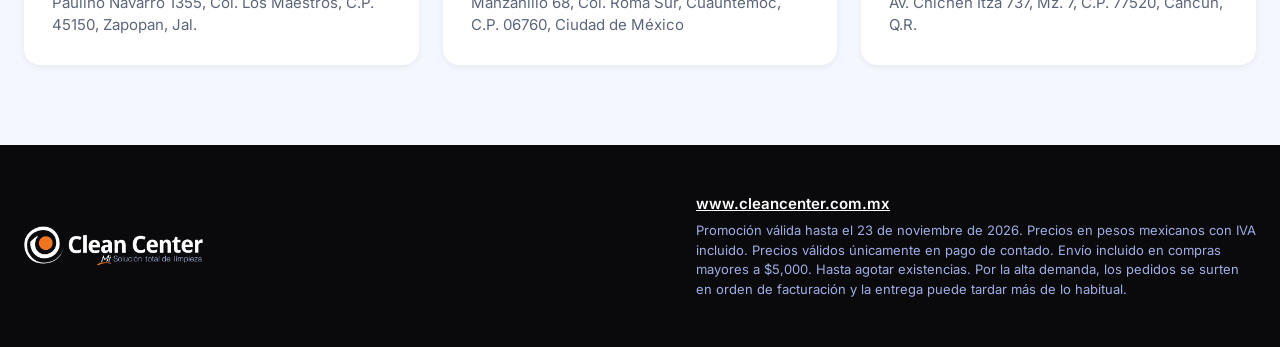
==== commit ffd50b39: "Add files via upload" ====
--- a/promo-buen-fin/index.html
+++ b/promo-buen-fin/index.html
@@ -4,8 +4,8 @@
 <meta charset="utf-8">
 <meta name="viewport" content="width=device-width, initial-scale=1, viewport-fit=cover">
 <title>Extendimos el Buen Fin · Clean Center</title>
-<meta name="description" content="Promociones del Buen Fin en equipos y químicos de limpieza profesional Clean Center. Extendidas hasta el 30 de noviembre de 2026.">
-<link rel="stylesheet" href="assets/promo-buen-fin.css?v=2">
+<meta name="description" content="Promociones del Buen Fin en equipos y químicos de limpieza profesional Clean Center. Extendidas hasta el 23 de noviembre de 2026.">
+<link rel="stylesheet" href="assets/promo-buen-fin.css?v=4">
 <style>body{margin:0;background:#fff}</style>
 </head>
 <body>
@@ -15,6 +15,6 @@
     ENDPOINT: ''   // pega aquí la URL del Web App de Apps Script
   };
 </script>
-<script src="assets/promo-buen-fin.js?v=2"></script>
+<script src="assets/promo-buen-fin.js?v=4"></script>
 </body>
 </html>
--- a/promo-buen-fin/assets/promo-buen-fin.css
+++ b/promo-buen-fin/assets/promo-buen-fin.css
@@ -323,4 +323,46 @@
 @media (max-width:360px){
   #ccbf .ccbf-cats{grid-template-columns:1fr}
 }
+
+/* ---------- v4: cotización sin compromiso ---------- */
+#ccbf .ccbf-como{background:#fff;border-bottom:1px solid var(--line)}
+#ccbf .ccbf-como .ccbf-wrap{padding-top:28px;padding-bottom:28px;display:flex;flex-direction:column;gap:14px}
+#ccbf .ccbf-como .ccbf-eyebrow{color:var(--blue)}
+#ccbf .ccbf-pasos{list-style:none;margin:0;padding:0;display:grid;grid-template-columns:repeat(3,1fr);gap:16px}
+#ccbf .ccbf-pasos li{display:flex;align-items:flex-start;gap:12px;margin:0;padding:0}
+#ccbf .ccbf-pasos li b{display:inline-flex;align-items:center;justify-content:center;width:36px;height:36px;border-radius:999px;background:var(--blue);color:#fff;font-family:var(--cond);font-weight:800;font-size:20px;flex-shrink:0}
+#ccbf .ccbf-pasos li:last-child b{background:var(--orange);color:var(--ink)}
+#ccbf .ccbf-pasos li span{display:flex;flex-direction:column;gap:2px;font-size:14px;line-height:1.4;color:var(--ink-3)}
+#ccbf .ccbf-pasos li strong{font-size:16px;font-weight:700;color:var(--ink)}
+#ccbf .ccbf-pasos--mini{grid-template-columns:1fr 1fr 1fr;gap:8px;margin:14px 0 4px;padding:12px;border-radius:12px;background:var(--blue-10)}
+#ccbf .ccbf-pasos--mini li{flex-direction:column;align-items:center;text-align:center;gap:6px}
+#ccbf .ccbf-pasos--mini li b{width:26px;height:26px;font-size:15px}
+#ccbf .ccbf-pasos--mini li span{font-size:11px;line-height:1.3;align-items:center}
+#ccbf .ccbf-pasos--mini li strong{font-size:12px;line-height:1.25}
+#ccbf .ccbf-ask{display:inline-flex;align-items:center;justify-content:center;gap:6px;min-height:40px;margin-top:2px;color:var(--blue)!important;font-size:14px;font-weight:600;text-decoration:underline!important;text-underline-offset:3px}
+#ccbf .ccbf-ask svg{width:16px;height:16px}
+#ccbf .ccbf-field i,#ccbf .ccbf-opts__lbl i{font-style:normal;font-weight:400;color:var(--ink-3)}
+#ccbf .ccbf-nota{font-size:12px;font-weight:400;line-height:1.4;color:var(--ink-3)}
+#ccbf .ccbf-suctxt{display:flex;flex-wrap:wrap;align-items:center;gap:4px 8px;margin-top:-4px;font-size:14px;color:var(--ink-2)}
+#ccbf .ccbf-suctxt b{color:var(--ink)}
+#ccbf .ccbf-suctxt .ccbf-link{min-height:32px}
+#ccbf .ccbf-opts{display:flex;flex-direction:column;gap:6px}
+#ccbf .ccbf-opts__lbl{font-size:13px;font-weight:600;color:var(--ink-2)}
+#ccbf .ccbf-opts__row{display:flex;flex-wrap:wrap;gap:6px}
+#ccbf .ccbf-opt{min-height:38px;padding:0 14px;border-radius:999px;border:1.5px solid var(--line);background:#fff;color:var(--ink-2);font-size:14px;font-weight:600;cursor:pointer}
+#ccbf .ccbf-opt[aria-pressed="true"]{border-color:var(--blue);background:var(--blue);color:#fff}
+#ccbf .ccbf-cond{font-size:12px;color:var(--ink-3)}
+#ccbf .ccbf-cond summary{cursor:pointer;min-height:36px;display:flex;align-items:center;font-size:13px;font-weight:600;color:var(--ink-2);text-decoration:underline}
+#ccbf .ccbf-cond p{margin-top:4px;line-height:1.5}
+#ccbf .ccbf-tranq{display:flex;align-items:flex-start;gap:8px;font-size:12px;line-height:1.4;color:var(--ink-2)}
+#ccbf .ccbf-tranq svg{width:16px;height:16px;color:var(--green);margin-top:1px}
+#ccbf .ccbf-empty{display:flex;flex-direction:column;align-items:flex-start;gap:6px}
+#ccbf .ccbf-empty p{margin:0}
+@media (max-width:640px){
+  #ccbf .ccbf-como .ccbf-wrap{padding-top:22px;padding-bottom:22px}
+  #ccbf .ccbf-pasos{grid-template-columns:1fr;gap:12px}
+  #ccbf .ccbf-pasos--mini{grid-template-columns:1fr 1fr 1fr;gap:6px;padding:10px 8px}
+  #ccbf .ccbf-pasos--mini li span{font-size:0}
+  #ccbf .ccbf-pasos--mini li strong{font-size:12px}
+}
 @media (prefers-reduced-motion:reduce){#ccbf *{animation:none!important;transition:none!important;scroll-behavior:auto!important}}
